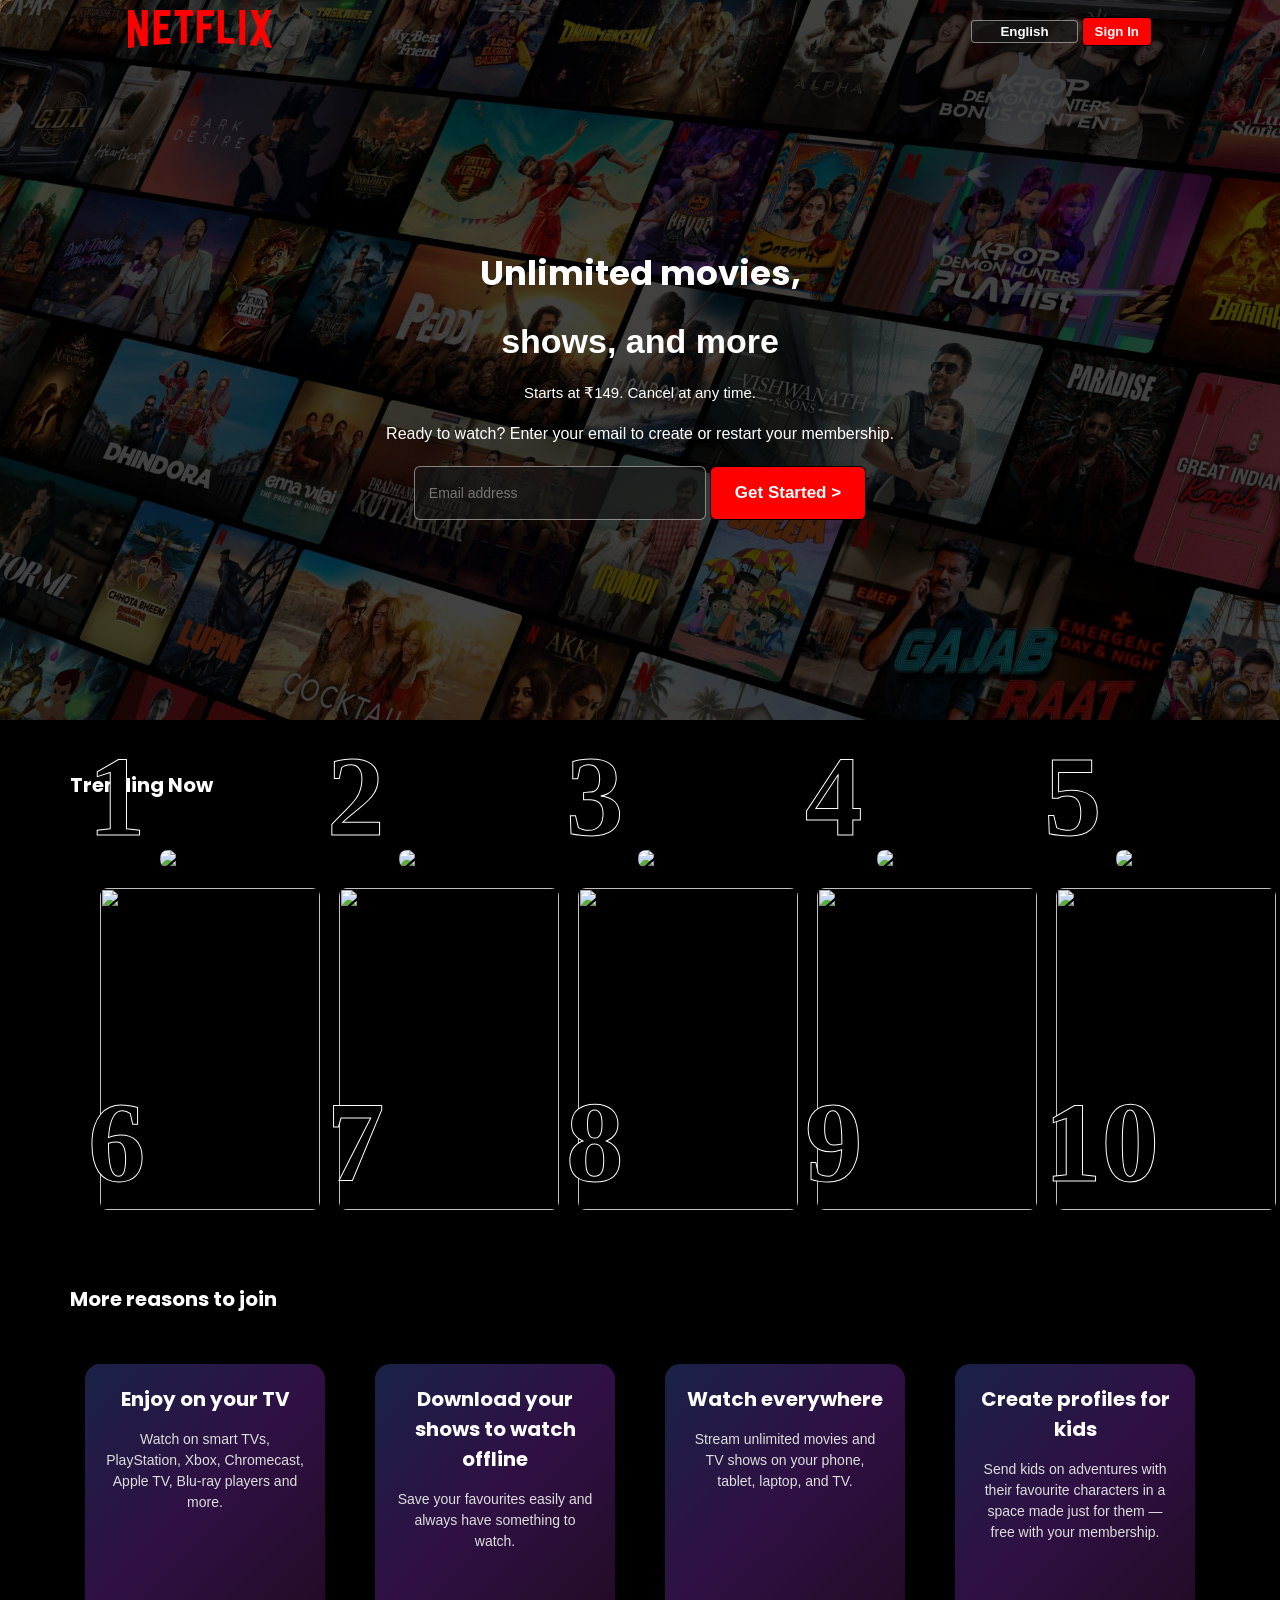
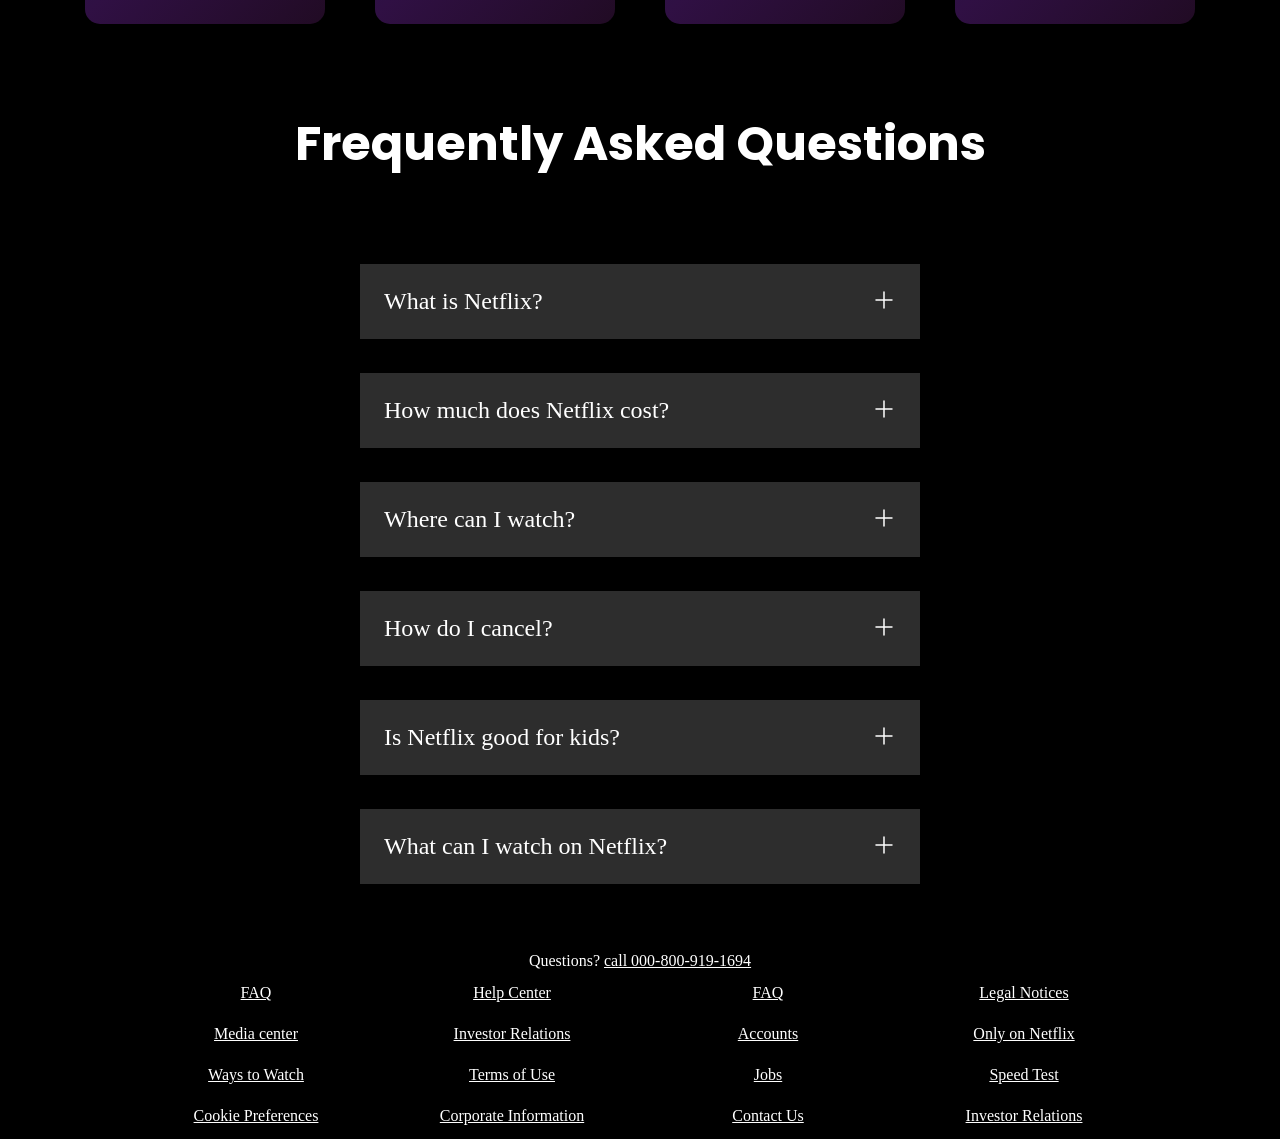
==== index.html @ 7d1bede9 "Added Netflix Clone Project" ====
<!DOCTYPE html>
<html lang="en">

<head>
    <meta charset="UTF-8">
    <meta name="viewport" content="width=device-width, initial-scale=1.0">
    <title>Netflix India – Watch Shows Online, Watch Movies Online</title>
    <link rel="stylesheet" href="style.css">
</head>

<body>
    <div class="main">
        <nav>
            <span><img width="120" src="images/logo.svg" alt="Netflix logo "></span>
            <div>
                <button class="btn">English</button>
                <button class="btn btn-red-sm">Sign In</button>
            </div>

        </nav>

        <div class="box">

        </div>
        <div class="hero">
            <span>Unlimited movies,</span>
            <span> shows, and more</span>
            <span>Starts at ₹149. Cancel at any time.</span>
            <span>Ready to watch? Enter your email to create or restart your membership.</span>
            <div class="hero-buttons">
                <input type="text" placeholder="Email address">
                <button class="btn btn-red">Get Started &gt;

                </button>
            </div>
        </div>
        <div class="separation">

        </div>

    </div>
    <div>
        <h2>Trending Now </h2>
    </div>

    <section>
        <div class="first">
            <div class="secimg1">
                <div class="poster">
                    <span class="rank">1</span>
                    <img src="https://occ-0-4487-3662.1.nflxso.net/dnm/api/v6/_YyUT33Ze3kFXjMydIZFIm6ajHk/AAAABYqXetRIK5Y_xKlAuNEu3MZVT_w1F2ChhjHRsvKtCVVPa9hEtUGmZq3_E7tt415Alc4WtV_1KZuQnYTRgM5ipt6JxhgwPDTTfq8xODnqbeO7595p_3RHTz4N0zcCXTulITgv.webp?r=aa6"
                        alt="movie image">
                </div>
                <div class="poster">
                    <span class="rank">2</span>
                    <img src="https://occ-0-4487-3662.1.nflxso.net/dnm/api/v6/_YyUT33Ze3kFXjMydIZFIm6ajHk/AAAABZHnwfqphE_z6ZvQKfENixW2pkbXM14EGKgVu0f8RpJKohGGFacLjtelLGco2BcO4IGCo8rEtxkCRpskMWWCc9etJIFauuEuxUcIDqmDyCwFurmQF9hdXTKzoM1Vf938CsP1.webp?r=aa9"
                        alt="movie image">
                </div>

                <div class="poster">
                    <span class="rank">3</span>
                    <img src="https://occ-0-4487-3662.1.nflxso.net/dnm/api/v6/_YyUT33Ze3kFXjMydIZFIm6ajHk/AAAABdBm_JK_Kw0UElOUYppJsN4vwQLYjSjt_XD2mPvhwrkXSX_4qKi6rFJfK0mNjCjuWEf-rZj4t8kw33kCy_Tx8VRPb8ezJ9pweUhoywM3CQQ2OI09viLWaB-MmFz-CMDaUqi3.webp?r=c72"
                        alt="movie image">
                </div>

                <div class="poster">
                    <span class="rank">4</span>
                    <img src="https://occ-0-4487-3662.1.nflxso.net/dnm/api/v6/_YyUT33Ze3kFXjMydIZFIm6ajHk/AAAABe3fxY63IAX9AP8HmXoCF16d8mlEedOGzcUEwG3v6ciImpJNxntsKRtAARX5LMJ2_cBU9cmWgdDxRoZpA_WerZBXWA3O32H_6V8.webp?r=992"
                        alt="movie image">
                </div>

                <div class="poster">
                    <span class="rank">5</span>
                    <img src="https://occ-0-4487-3662.1.nflxso.net/dnm/api/v6/_YyUT33Ze3kFXjMydIZFIm6ajHk/AAAABS6Z6i2AXOHPJTBTIp5COCdZN92bY9RKKgU_30Zxt-gdL5JU0pOrmbGaZstzllsuauB1UHW4OGpR0bJQA6RUfyx26UMgMvupBCY.webp?r=dd2"
                        alt="movie image">
                </div>


            </div>
            <div class="second">
                <div class="secimg2">
                    <div class="poster">
                        <img src="https://occ-0-4487-3662.1.nflxso.net/dnm/api/v6/_YyUT33Ze3kFXjMydIZFIm6ajHk/AAAABSD6qi_qtMcua5XsILc4GoVGY08oHPHy9HE94BeA8KN6Qv1b6_WE1_NbTLWYdL1fBEVOXOxL3NmR0steUKCZGb5zObGA23aWGVs.webp?r=388"
                            alt="">
                        <span class="rank">6</span>
                    </div>

                    <div class="poster">
                        <img src="https://occ-0-4487-3662.1.nflxso.net/dnm/api/v6/_YyUT33Ze3kFXjMydIZFIm6ajHk/AAAABZ0iJA9jmbacgYS-dMZdzgK6X2578Ufkfn7CtCKwEQMkkuUmtavsOyVPHJEUuM5BDX9jkCxeOKgyRnro8Y0GVfqHo_dGACXd098.webp?r=655"
                            alt="">
                        <span class="rank">7</span>
                    </div>

                    <div class="poster">
                        <img src="https://occ-0-4487-3662.1.nflxso.net/dnm/api/v6/_YyUT33Ze3kFXjMydIZFIm6ajHk/AAAABfkfzxoNRUrAasNcAz0XvNCAiCt-2w5M6o-td9NWkj_2Us9t3y2yGzhG4lx4U3jkK0xb0au62tX0Fm-1PBdvrH51-jWzQZk_KrA.webp?r=4d1"
                            alt="">
                        <span class="rank">8</span>
                    </div>

                    <div class="poster">
                        <img src="https://occ-0-4487-3662.1.nflxso.net/dnm/api/v6/_YyUT33Ze3kFXjMydIZFIm6ajHk/AAAABTcmHkWV1teHHo1pDTMKec570uKFhGe1Q641J21suhWwoVbcf_mK88WG-P0sxHZvib8Z5YmzluZUflcyLZQHNsu60ogMEbAHUfQ.webp?r=0a1"
                            alt="">
                        <span class="rank">9</span>
                    </div>

                    <div class="poster">
                        <img src="https://occ-0-4487-3662.1.nflxso.net/dnm/api/v6/_YyUT33Ze3kFXjMydIZFIm6ajHk/AAAABaXteYs981Jor7WthQaIZQzzioUHGMoULQWEVFZa8cwB5qDEEatD8Masb1nPiA4GjzuyYXN8I8v5wtDUvLpoXYuArj7pLuw68fY.webp?r=8fb"
                            alt="">
                        <span class="rank">10</span>
                    </div>

                </div>
            </div>
        </div>
    </section>
    <div>
        <h2>More reasons to join </h2>
    </div>
    <section>
        <div class="reasons">
            <div class="container">
                <div class="box box1">
                    <h3>Enjoy on your TV</h3>
                    <span>Watch on smart TVs, PlayStation, Xbox, Chromecast, Apple TV, Blu-ray players and more.</span>
                </div>
                <div class="box box2">
                    <h3>Download your shows to watch offline</h3>
                    <span>Save your favourites easily and always have something to watch.</span>
                </div>
                <div class="box box3">
                    <h3>Watch everywhere</h3>
                    <span>Stream unlimited movies and TV shows on your phone, tablet, laptop, and TV.</span>
                </div>
                <div class="box box4">
                    <h3>Create profiles for kids</h3>
                    <span>Send kids on adventures with their favourite characters in a space made just for them — free
                        with
                        your membership.</span>

                </div>
            </div>
        </div>

    </section>
    <div class="separation"></div>

    <section class="faq">
        <h2>Frequently Asked Questions</h2>
        <div class="faqbox">
            <span>What is Netflix?</span>
            <svg xmlns="http://www.w3.org/2000/svg" viewBox="0 0 24 24" width="24" height="24" color="currentColor"
                fill="none" stroke="currentColor" stroke-width="1.5" stroke-linecap="round" stroke-linejoin="round">
                <path d="M11.9922 4.00012V20.0001M19.9922 12.0001H3.99222"></path>
            </svg>

        </div>
        <div class="faqbox">
            <span>How much does Netflix cost?</span>
            <svg xmlns="http://www.w3.org/2000/svg" viewBox="0 0 24 24" width="24" height="24" color="currentColor"
                fill="none" stroke="currentColor" stroke-width="1.5" stroke-linecap="round" stroke-linejoin="round">
                <path d="M11.9922 4.00012V20.0001M19.9922 12.0001H3.99222"></path>
            </svg>

        </div>
        <div class="faqbox">
            <span>Where can I watch? </span>
            <svg xmlns="http://www.w3.org/2000/svg" viewBox="0 0 24 24" width="24" height="24" color="currentColor"
                fill="none" stroke="currentColor" stroke-width="1.5" stroke-linecap="round" stroke-linejoin="round">
                <path d="M11.9922 4.00012V20.0001M19.9922 12.0001H3.99222"></path>
            </svg>

        </div>
        <div class="faqbox">
            <span>How do I cancel?</span>
            <svg xmlns="http://www.w3.org/2000/svg" viewBox="0 0 24 24" width="24" height="24" color="currentColor"
                fill="none" stroke="currentColor" stroke-width="1.5" stroke-linecap="round" stroke-linejoin="round">
                <path d="M11.9922 4.00012V20.0001M19.9922 12.0001H3.99222"></path>
            </svg>

        </div>
        <div class="faqbox">
            <span>Is Netflix good for kids?</span>
            <svg xmlns="http://www.w3.org/2000/svg" viewBox="0 0 24 24" width="24" height="24" color="currentColor"
                fill="none" stroke="currentColor" stroke-width="1.5" stroke-linecap="round" stroke-linejoin="round">
                <path d="M11.9922 4.00012V20.0001M19.9922 12.0001H3.99222"></path>
            </svg>

        </div>
        <div class="faqbox">
            <span>What can I watch on Netflix?</span>
            <svg xmlns="http://www.w3.org/2000/svg" viewBox="0 0 24 24" width="24" height="24" color="currentColor"
                fill="none" stroke="currentColor" stroke-width="1.5" stroke-linecap="round" stroke-linejoin="round">
                <path d="M11.9922 4.00012V20.0001M19.9922 12.0001H3.99222"></path>
            </svg>

        </div>

    </section>
    <div class="separation"></div>
<div class="questions">
            Questions? <u>call 000-800-919-1694</u>
        </div>
    <footer>
        
        <div class="footer">

            <div class="footer-item">
                <a href="faq">FAQ</a>
                <a href="faq">Media center</a>
                <a href="faq">Ways to Watch</a>
                <a href="faq">Cookie Preferences</a>
                

            </div>
            <div class="footer-item">
                <a href="faq">Help Center</a>
                <a href="faq">Investor Relations</a>
                <a href="faq">Terms of Use</a>
                <a href="faq">Corporate Information</a>
                

            </div>
            <div class="footer-item">
                <a href="faq">FAQ</a>
                <a href="faq">Accounts</a>
                <a href="faq">Jobs</a>
                <a href="faq">Contact Us</a>
                
            </div>
            <div class="footer-item">
                <a href="faq">Legal Notices</a>
                <a href="faq">Only on Netflix</a>
                <a href="faq">Speed Test</a>
                <a href="faq">Investor Relations</a>
                

            </div>
        </div>
    </footer>

</body>

</html>
---- style.css ----
@import url('https://fonts.googleapis.com/css2?family=Poppins:wght@700&display=swap');

* {
    margin: 0;
    padding: 0;
    /* font-family: 'Poppins', sans-serif; */
}

body {
    background-color: black;
    text-align: center;
}

.main {
    background-image: url("images/Bg_img.jpg");
    background-size: max(1200px, 100vw);
    background-position: center center;
    background-repeat: no-repeat;
    height: 80vh;
    position: relative;

}

.main .box {
    height: 80vh;
    width: 100%;
    opacity: 0.65;
    background-color: black;
    position: absolute;
    top: 0;
    margin-left: 0;


}

nav {
    max-width: 80vw;
    margin: auto;
    /* This auto here takes takes the whole thing to the middle area of the nav .  */
    justify-content: space-between;
    /* take the left and right content to to their extreme most postion and have in between space . */

    display: flex;
    align-items: center;
    height: 62px;
}

nav img {
    color: red;
    width: 144px;
    position: relative;
    z-index: 10;
}

nav button {
    position: relative;
    z-index: 10;
}

.hero {
    font-family: 'Martel Sans', sans-serif;
    height: 89.50%;
    display: flex;
    align-items: center;
    justify-content: center;
    flex-direction: column;
    color: white;
    position: relative;
    /* z-index: 10; */
    gap: 23px;
    padding: 0 30px;

}

.hero> :nth-child(1) {

    font-size: 34px;
    font-family: 'Poppins', sans-serif;
    font-weight: bolder;
    text-align: center;
}

.hero> :nth-child(2) {
    font-size: 34px;
    font-weight: 700;
    text-align: center;
}

.hero> :nth-child(3) {
    font-size: 15px;
    /* font-weight: 700; */
    text-align: center;
}

.separation {
    margin-top: 4.5px;
    height: 7px;
    background-color: rgb(81, 81, 81);
    display: inline;

}

.btn {
    padding: 3px 28px;
    /* from top bottom 3px and left right 8px */
    font-weight: 600;
    color: white;
    border-radius: 4px;
    background-color: rgba(23, 23, 23, 0.7);
    border: 1px solid rgba(247, 240, 240, 0.5);

}

.btn-red {
    background-color: red;
    color: white;
    padding: 16px 24px;
    font-size: 17px;
    border-radius: 6px;
    border: 1px solid black;
    cursor: pointer;

}

.btn-red-sm {
    background-color: red;
    border-radius: 4px;
    padding: 6px 12px;
    color: white;
    border: 1px solid black;
    cursor: pointer;

}

.hero-buttons {
    display: flex;
    flex-wrap: wrap;
    gap: 4px;
    /* align-items: center;
    justify-content: center; */

}

.main input {
    padding: 7px 101px 8px 14px;
    color: white;
    font-size: 14px;
    border-radius: 6px;
    background-color: rgba(23, 23, 23, 0.7);
    border: 1px solid rgba(247, 240, 240, 0.5);
}

h2 {
    font-family: 'Poppins', sans-serif;
    color: white;
    text-align: left;
    padding: 50px 70px;
    margin: auto;
    font-weight: bolder;
    font-size: 20px;
}

.secimg1 {
    display: grid;
    display: flex;
    flex-wrap: wrap;
    /* margin: auto; */
    padding: 0 0 20px 100px;
    gap: 19px;

}

.secimg1 img {
    width: 220px;
    height: 322px;
    border-radius: 8px;
    object-fit: cover;
    /* display: block; */
}

.secimg2 {

    display: flex;
    flex-wrap: wrap;
    margin: auto;
    padding: 0 0 20px 100px;
    gap: 19px;
}

.secimg2 img {
    width: 220px;
    height: 322px;
    border-radius: 8px;
    object-fit: cover;
    /* display: block; */
}

.poster {
    position: relative;
    flex:1 1 180px;
    max-width: 220px;
    /* display: block; */
    transition: transform 0.4s ease;
    cursor: pointer;
}

.poster:hover {
    transform: scale(1.05);
    z-index: 10;

}


.rank {
    position: absolute;
    bottom: 5px;
    left: -12px;
    font-size: 115px;
    font-weight: bold;
    color: black;
    -webkit-text-stroke: 1px white;
    /* paint-order: stroke fill; */
    z-index: 2;
}

.container {
    display: flex;
    flex-wrap: wrap;
    gap: 50px;
    width: 100%;
    justify-content: center;

}

.box {
    /* margin-right: 50px; */
    width: 200px;
    height: 220px;
    padding: 20px;
    border-radius: 15px;

}

.reasons .box {
    background: linear-gradient(135deg, #192247, #301044, #210b24);
}

.box h3 {
    font-size: 20px;
    margin-bottom: 15px;
    color: white;
    font-weight: bold;
    font-family: 'poppins';
}

.box span {

    font-family: 'Martel Sans', sans-serif;
    font-size: 14px;
    line-height: 1.5;
    color: #ddd;
}

.faq h2 {
    text-align: center;
    font-size: 48px;
}

.faq {
    background: black;
    color: white;
    padding: 34px;
}

.faqbox {
    font-size: 24px;
    justify-content: space-between;
    display: flex;
    background-color: #2d2d2d;
    padding: 24px;
    max-width: 40vw;
    margin: 34px auto;
    cursor: pointer;
}

.faq :hover {
    background-color: rgb(81, 79, 79);
}

footer {
    color: white;
    max-width: 80vw;
    margin: auto;
    padding: 14px;
}
.footer {
    display: grid;
    grid-template-columns: 1fr 1fr 1fr 1fr;
    color: white;
}
.footer a{
    /* text-decoration: none; */
    color: white;
    font-size: 16px;
}
 .questions{
    /* padding: 34px 0; */
    margin-left: 0;
    color: white;
}

.footer-item {
    display: flex;
    flex-direction: column;
    gap: 23px;
}
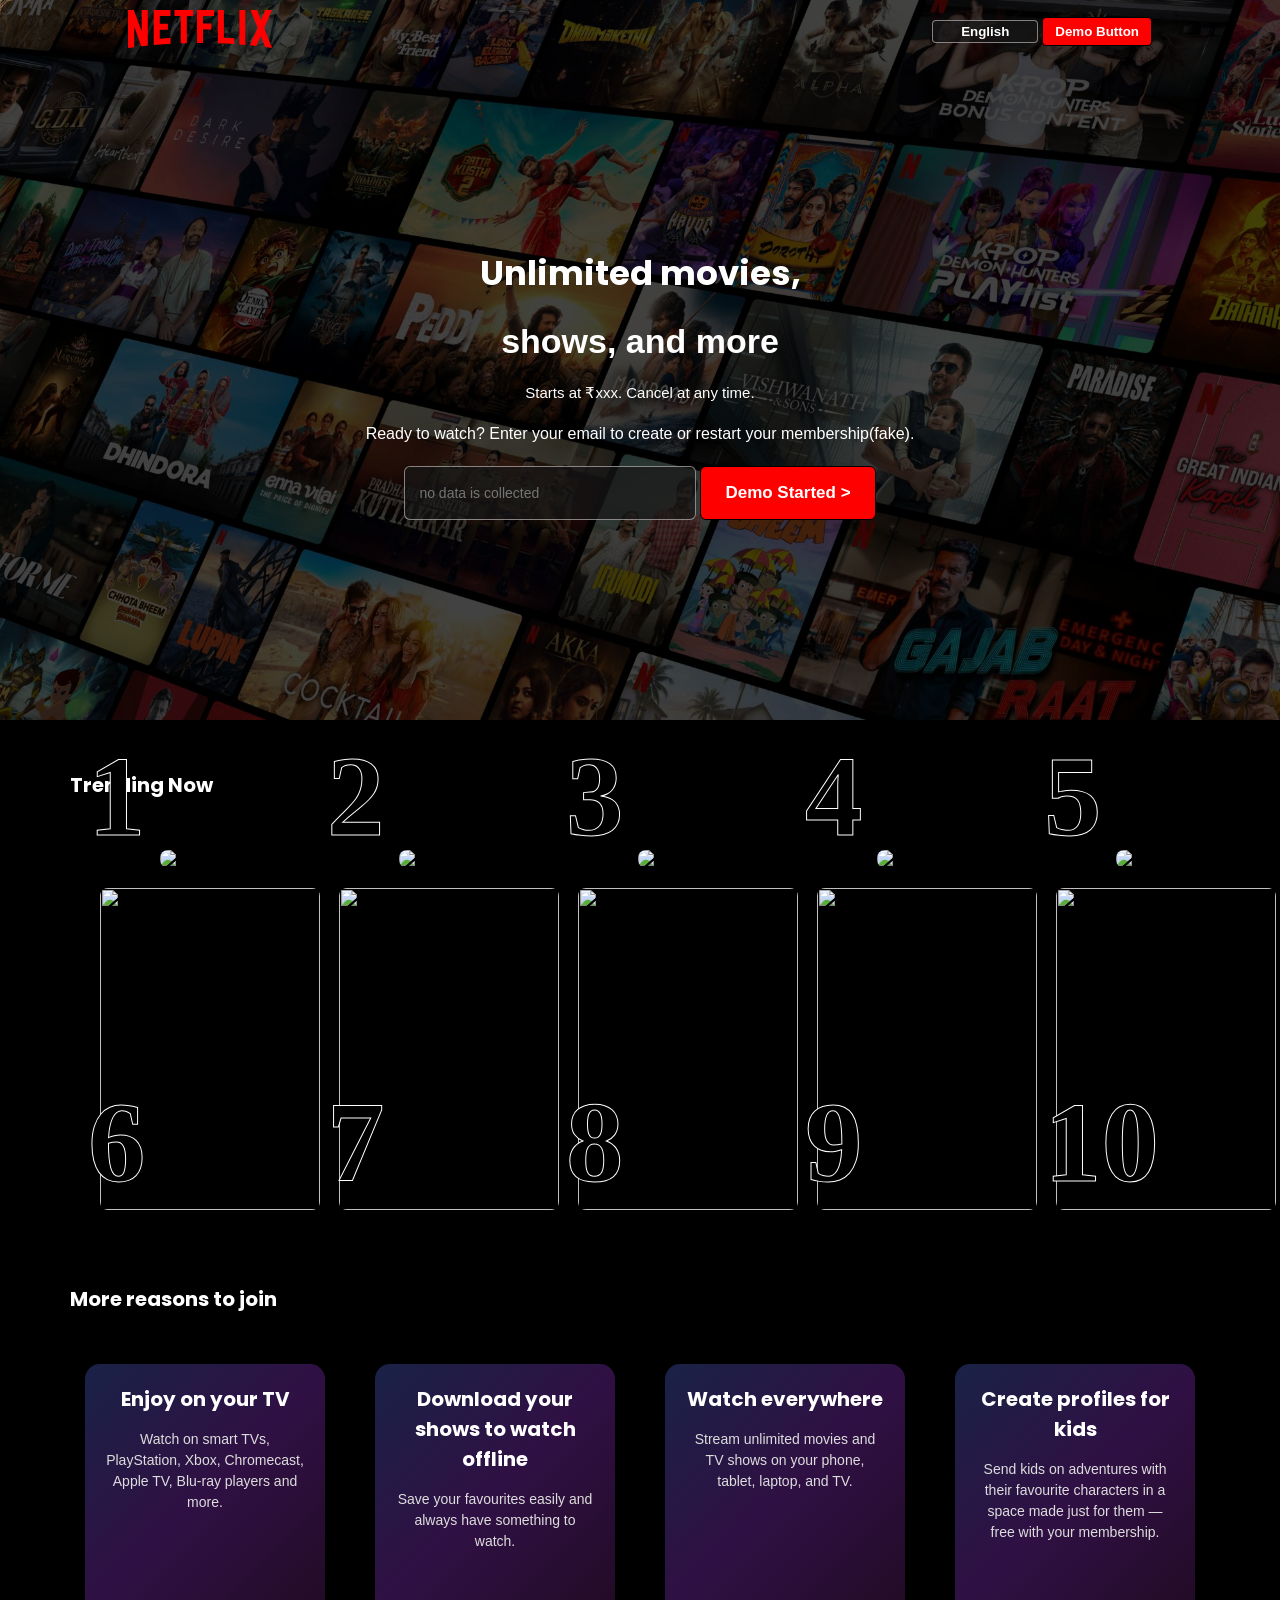
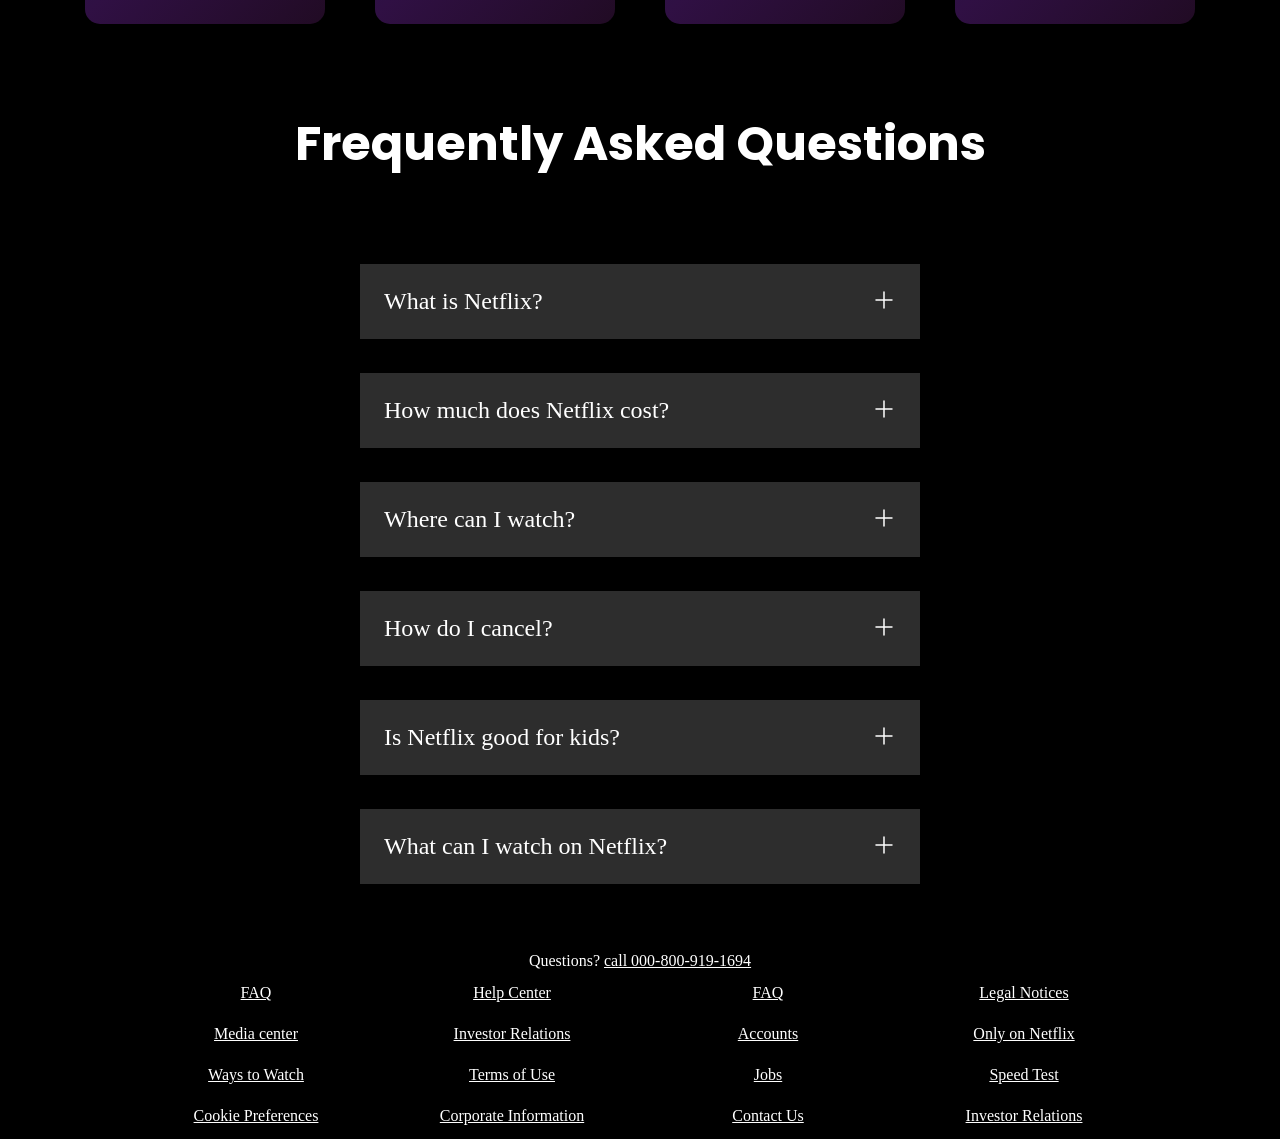
==== commit 8ef4ad9a: "some changes made" ====
--- a/index.html
+++ b/index.html
@@ -4,7 +4,7 @@
 <head>
     <meta charset="UTF-8">
     <meta name="viewport" content="width=device-width, initial-scale=1.0">
-    <title>Netflix India – Watch Shows Online, Watch Movies Online</title>
+    <title>Netflix UI Clone - HTML & CSS Practice</title>
     <link rel="stylesheet" href="style.css">
 </head>
 
@@ -14,7 +14,7 @@
             <span><img width="120" src="images/logo.svg" alt="Netflix logo "></span>
             <div>
                 <button class="btn">English</button>
-                <button class="btn btn-red-sm">Sign In</button>
+                <button class="btn btn-red-sm">Demo Button</button>
             </div>
 
         </nav>
@@ -25,11 +25,11 @@
         <div class="hero">
             <span>Unlimited movies,</span>
             <span> shows, and more</span>
-            <span>Starts at ₹149. Cancel at any time.</span>
-            <span>Ready to watch? Enter your email to create or restart your membership.</span>
+            <span>Starts at ₹xxx. Cancel at any time.</span>
+            <span>Ready to watch? Enter your email to create or restart your membership(fake).</span>
             <div class="hero-buttons">
-                <input type="text" placeholder="Email address">
-                <button class="btn btn-red">Get Started &gt;
+                <input type="text" placeholder="no data is collected">
+                <button class="btn btn-red">Demo Started &gt;
 
                 </button>
             </div>
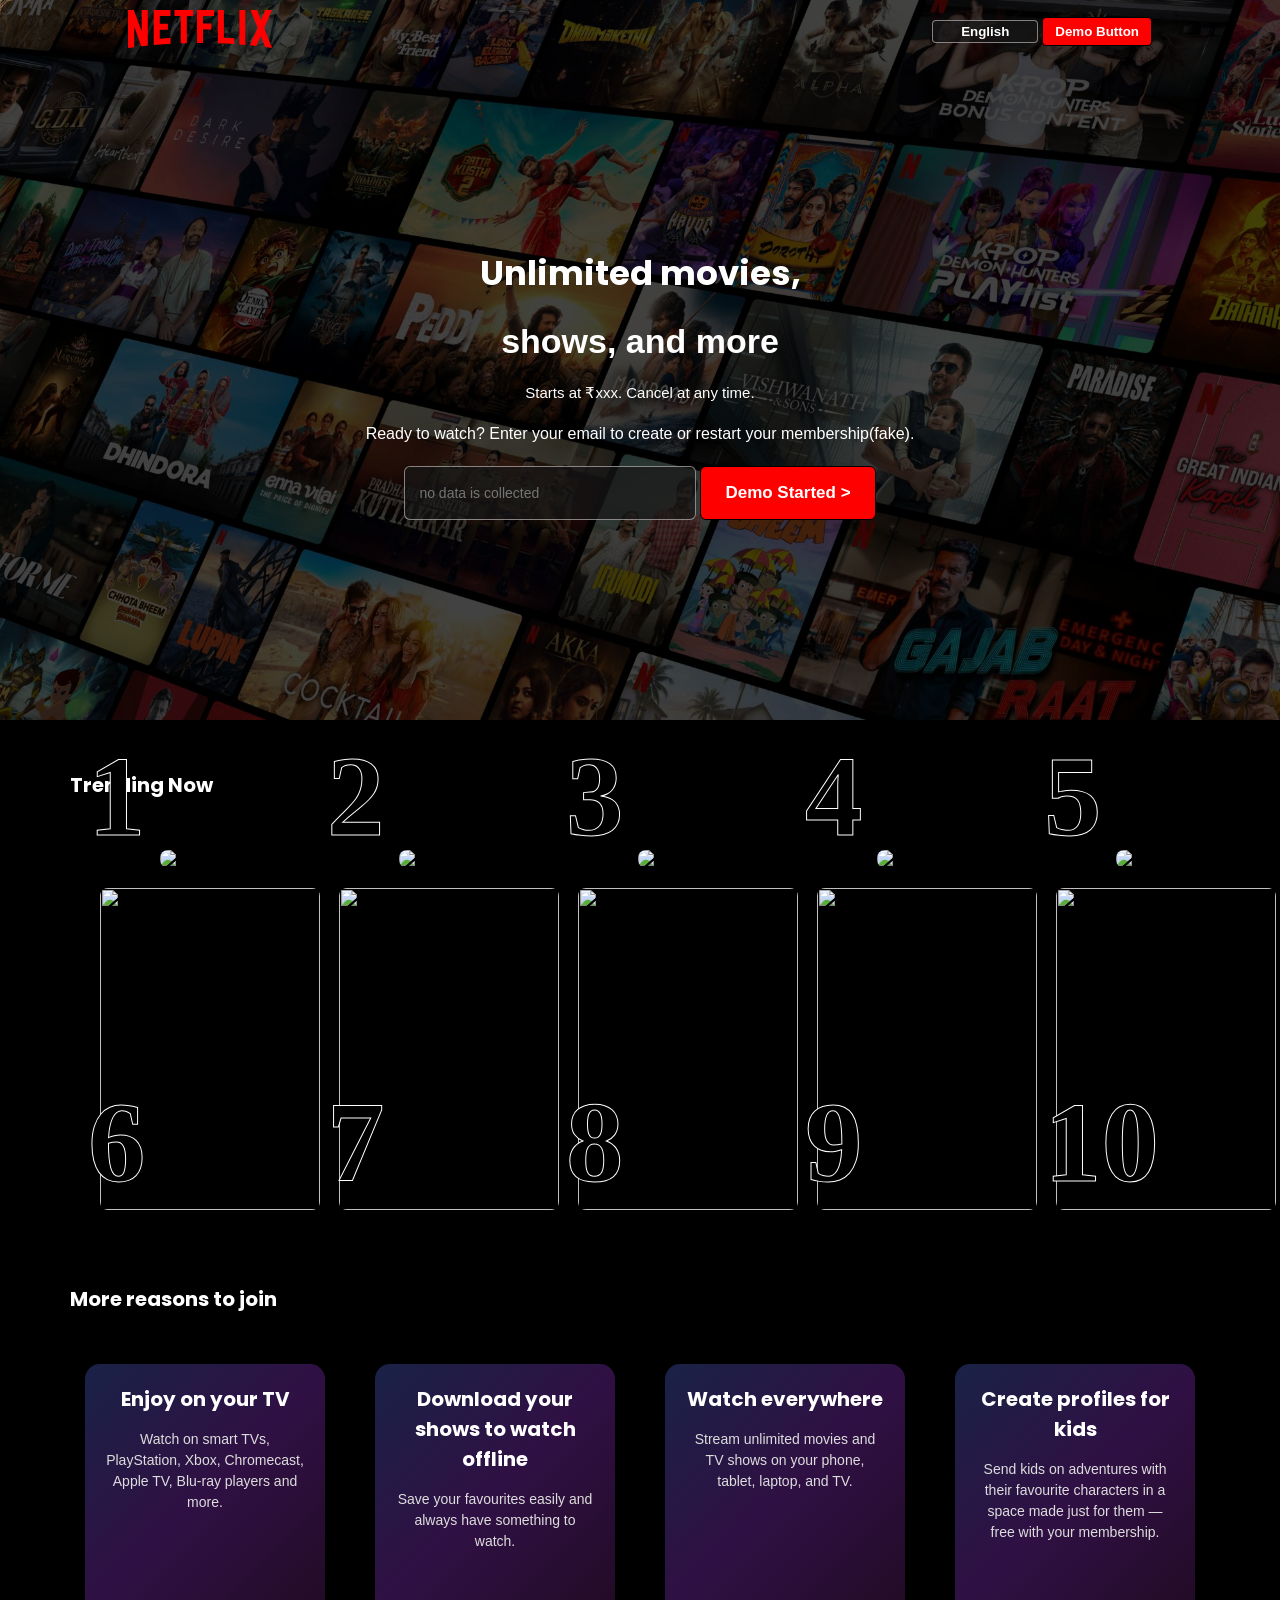
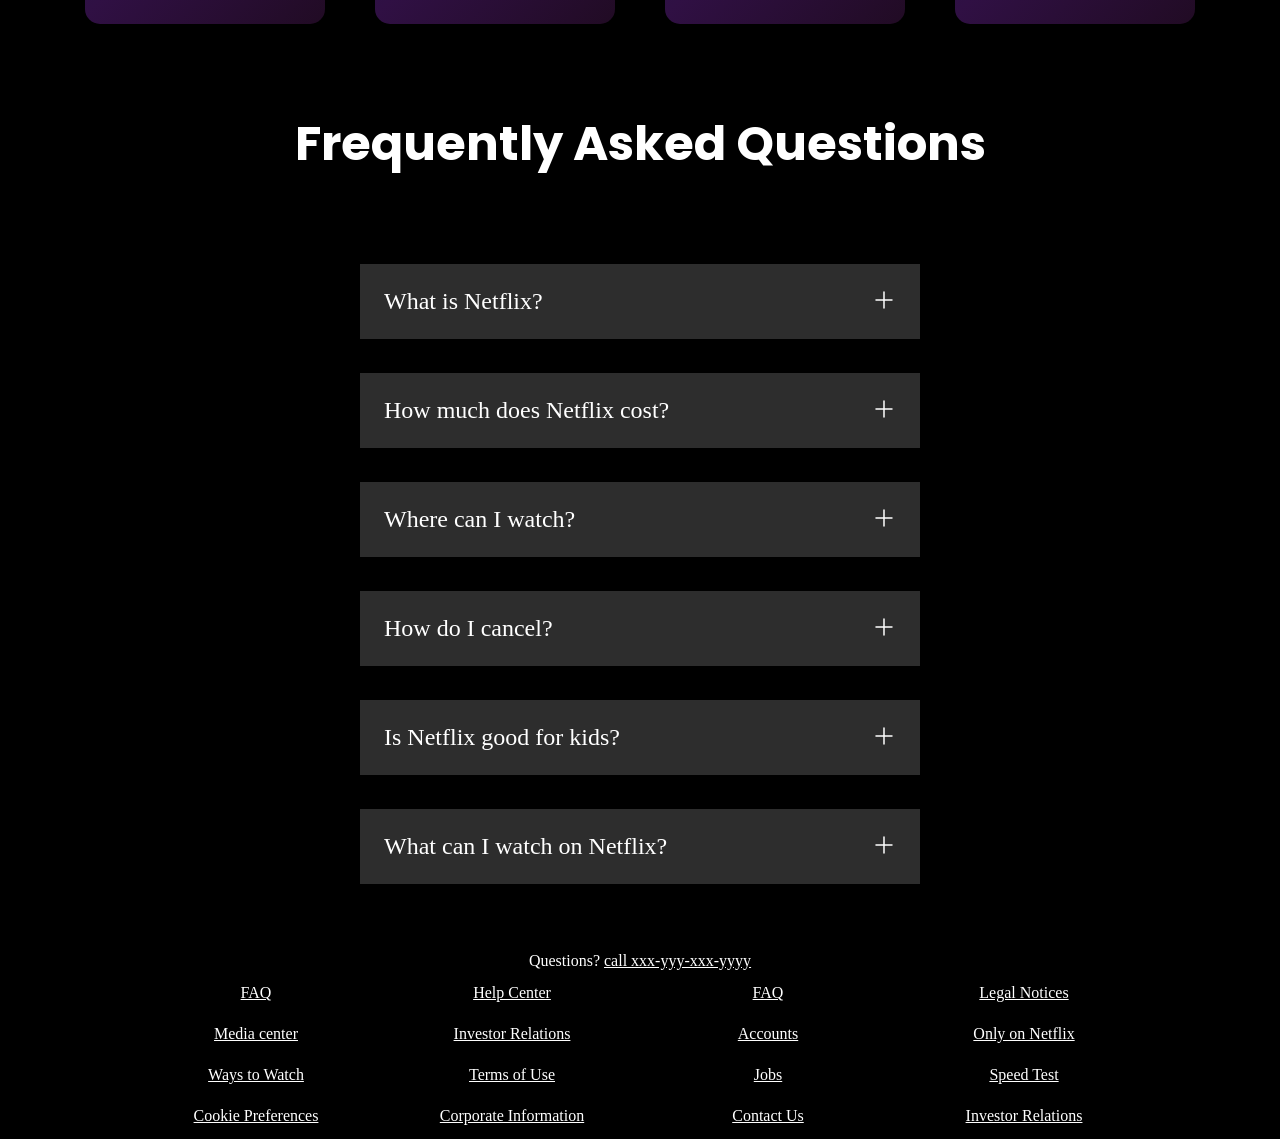
==== commit f1550049: "number changed to alphabets" ====
--- a/index.html
+++ b/index.html
@@ -198,7 +198,7 @@
     </section>
     <div class="separation"></div>
 <div class="questions">
-            Questions? <u>call 000-800-919-1694</u>
+            Questions? <u>call xxx-yyy-xxx-yyyy</u>
         </div>
     <footer>
         
